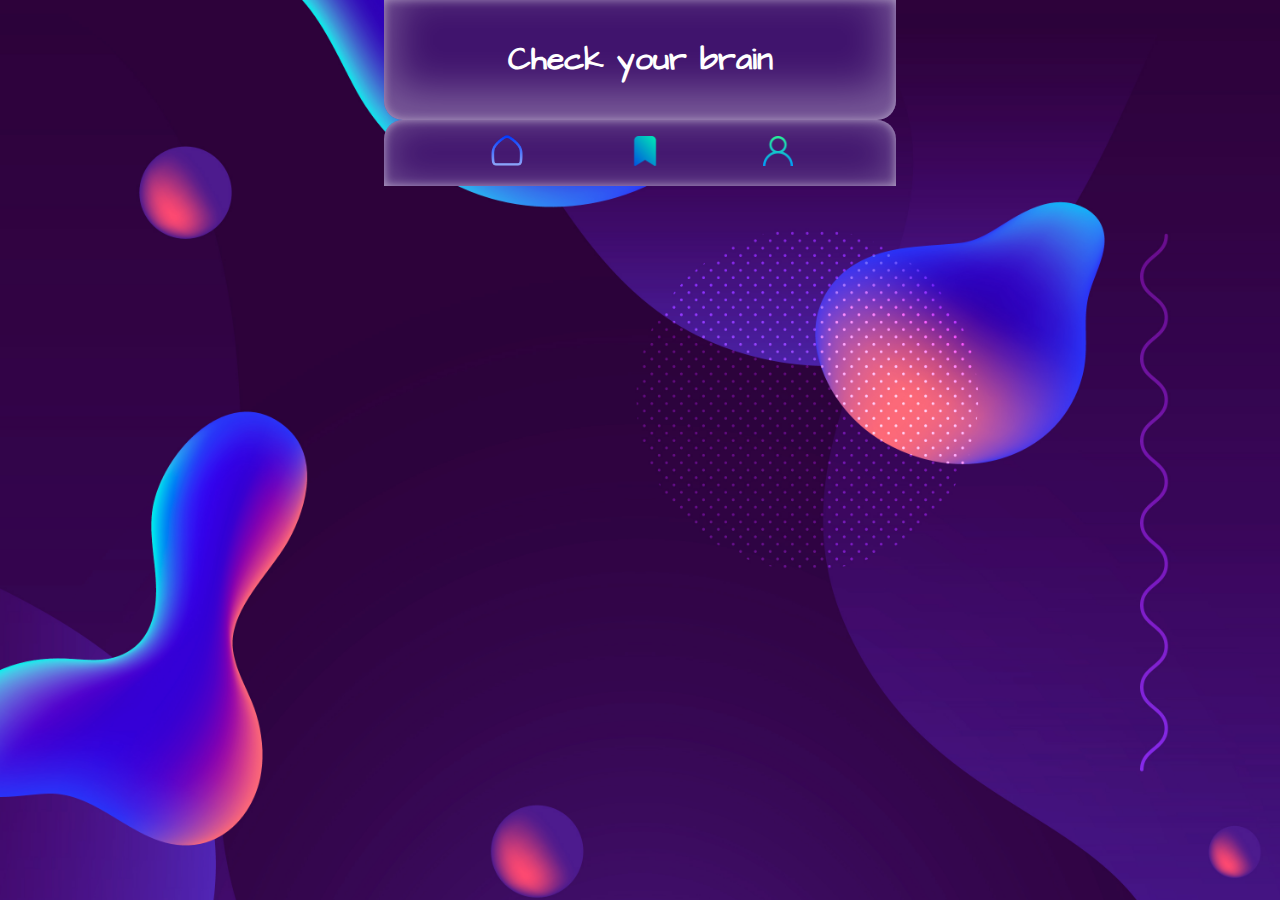
==== bookmarks_page.html @ c25bcbe1 "add new html" ====
<!DOCTYPE html>
<html lang="en">
  <head>
    <meta charset="UTF-8" />
    <meta name="viewport" content="width=device-width, initial-scale=1.0" />
    <link rel="stylesheet" href="styles.css" />
    <link
      href="https://fonts.googleapis.com/css2?family=Architects+Daughter&family=Permanent+Marker&display=swap"
      rel="stylesheet"
    />
    <title>Document</title>
  </head>
  <body>
    <header>
      <h1>Check your brain</h1>
    </header>
    <main></main>
    <footer>
      <nav>
        <a href=""
          ><img class="home-icon" src="images/zuhause.png" alt="home icon"
        /></a>
        <a href="bookmarks_page.html"
          ><img
            class="bookmark-icon"
            src="images/lesezeichen.png"
            alt="home icon"
        /></a>
        <a
          ><img class="profil-icon" src="images/nutzer.png" alt="home icon"
        /></a>
      </nav>
    </footer>
  </body>
</html>
---- styles.css ----
:root {
  --primary-color: #40146d;
}

header {
  position: sticky;
  top: 0;
  background-color: var(--primary-color);
  width: 100%;
  display: flex;
  justify-content: center;
  margin: 0;
  border-radius: 0 0 19px 19px;
  box-shadow: rgba(255, 255, 255, 0.9) 0px 0px 0px 0px inset,
    rgba(255, 255, 255, 0.439) 0px -0px 10px 0px inset,
    rgba(255, 255, 255, 0.303) 0px -20px 40px 10px inset;
  z-index: 9;
}

header h1 {
  color: white;
  padding: 1rem 0;
  /* font-family: "Permanent Marker", cursive; */
  font-family: "Architects Daughter", cursive;
}

body {
  background-image: url("images/4664119_461.jpg");
  background-size: cover;
  background-repeat: repeat;
  /* padding: 0 2rem; */
  margin: 0;
  /* only for example */
  padding: 0 30%;
}

.question-card {
  background-color: var(--primary-color);
  border-radius: 19px;
  display: flex;
  justify-content: center;
  flex-direction: column;
  position: relative;
  height: auto;
  margin: 5rem 0;
  gap: 1.5rem;
  padding: 2rem 2rem 1rem 2rem;
  box-shadow: rgba(255, 255, 255, 0.9) 0px -1px 5px 0px inset,
    rgba(255, 255, 255, 0.439) 0px -5px 15px 0px inset;
}

.question {
  text-align: center;
  color: white;
  padding-bottom: 1rem;
  font-size: 1.5rem;
}

.bookmark {
  width: 40px;
  position: absolute;
  top: -10px;
  right: 50px;
}

.answer-button {
  background-color: #3c1563;
  color: white;
  border-radius: 25px;
  width: 150px;
  border: 2px solid white;
  align-self: center;
  padding: 0.5rem;
}

.answer-button:hover {
  background-color: var(--primary-color);
  color: white;
}

.choices button {
  border-radius: 7px;
  border: 2px solid white;
  background-color: white;
  color: var(--primary-color);
}

footer {
  background-color: var(--primary-color);
  position: sticky;
  bottom: 0;
  height: 66px;
  display: flex;
  justify-content: center;
  align-items: center;
  margin: 0;
  border-radius: 19px 19px 0 0;
  box-shadow: rgba(255, 255, 255, 0.5) 0px 0px 10px 0px inset,
    rgba(255, 255, 255, 0.439) 0px 0px 0px 0px inset,
    rgba(255, 255, 255, 0.303) 0px 0px 40px 0px inset;
}

nav {
  display: flex;
  width: 100%;
  justify-content: space-evenly;
  align-items: center;
}

footer a {
  color: white;
  padding: 0.2rem 0;
}

.home-icon {
  height: 40px;
}

.bookmark-icon {
  height: 30px;
}

.profil-icon {
  height: 30px;
}
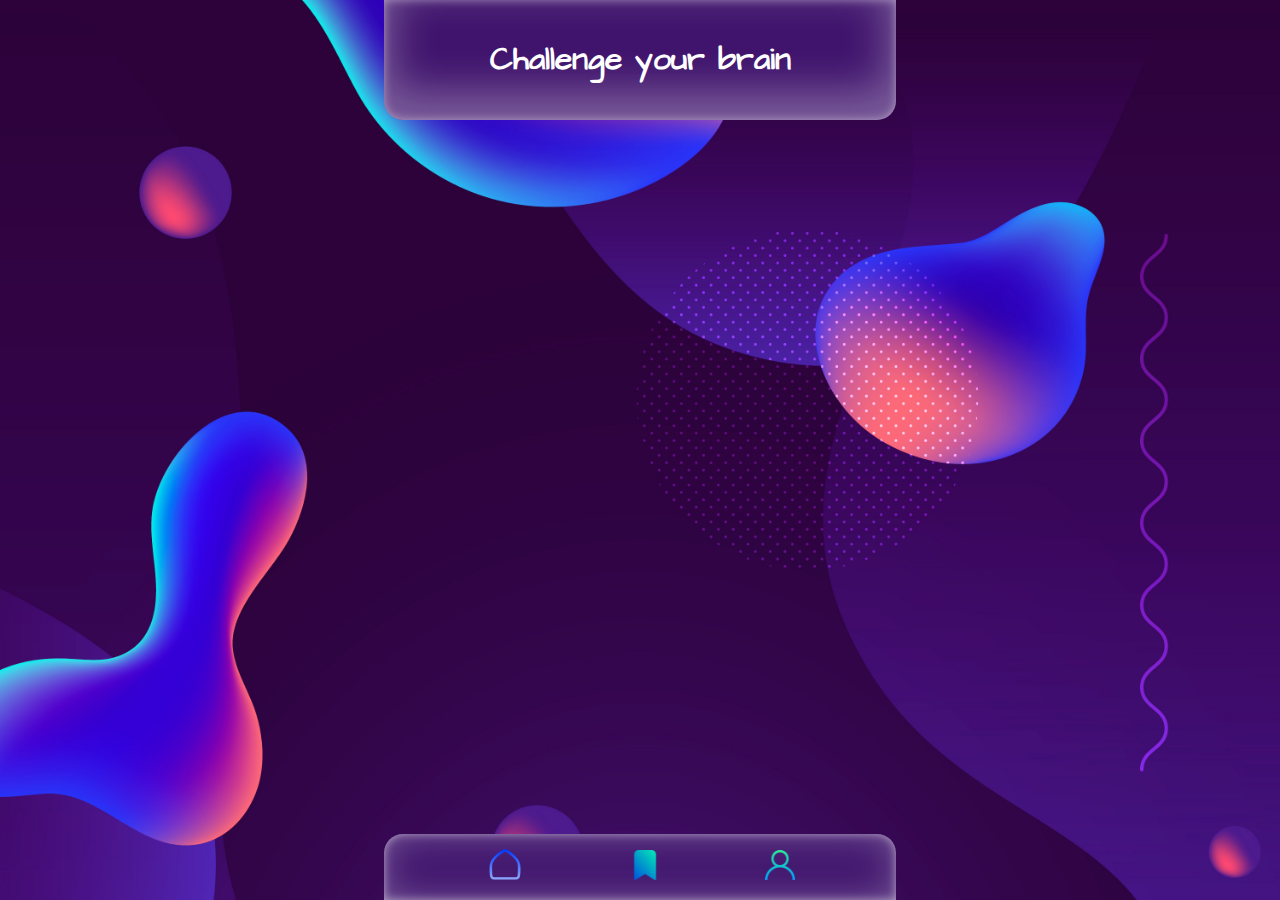
==== commit 481ce87d: "changes" ====
--- a/bookmarks_page.html
+++ b/bookmarks_page.html
@@ -4,6 +4,7 @@
     <meta charset="UTF-8" />
     <meta name="viewport" content="width=device-width, initial-scale=1.0" />
     <link rel="stylesheet" href="styles.css" />
+    <link rel="stylesheet" href="bookmarks_page.css" />
     <link
       href="https://fonts.googleapis.com/css2?family=Architects+Daughter&family=Permanent+Marker&display=swap"
       rel="stylesheet"
@@ -12,12 +13,12 @@
   </head>
   <body>
     <header>
-      <h1>Check your brain</h1>
+      <h1>Challenge your brain</h1>
     </header>
     <main></main>
     <footer>
       <nav>
-        <a href=""
+        <a href="index.html"
           ><img class="home-icon" src="images/zuhause.png" alt="home icon"
         /></a>
         <a href="bookmarks_page.html"
--- a/styles.css
+++ b/styles.css
@@ -118,8 +118,15 @@
 
 .bookmark-icon {
   height: 30px;
+  padding: 0.2rem;
 }
 
 .profil-icon {
   height: 30px;
 }
+
+a:focus {
+  background-color: rgba(255, 255, 255, 0.817);
+  border-radius: 5px;
+  box-shadow: white 0px 0px 10px 0px;
+}
--- a/bookmarks_page.css
+++ b/bookmarks_page.css
@@ -0,0 +1,10 @@
+footer {
+  position: fixed;
+  width: 40%;
+}
+
+/* a:focus {
+  background-color: rgba(255, 255, 255, 0.817);
+  border-radius: 5px;
+  box-shadow: inset var(--primary-color) 10px 10px 10px 10px;
+} */
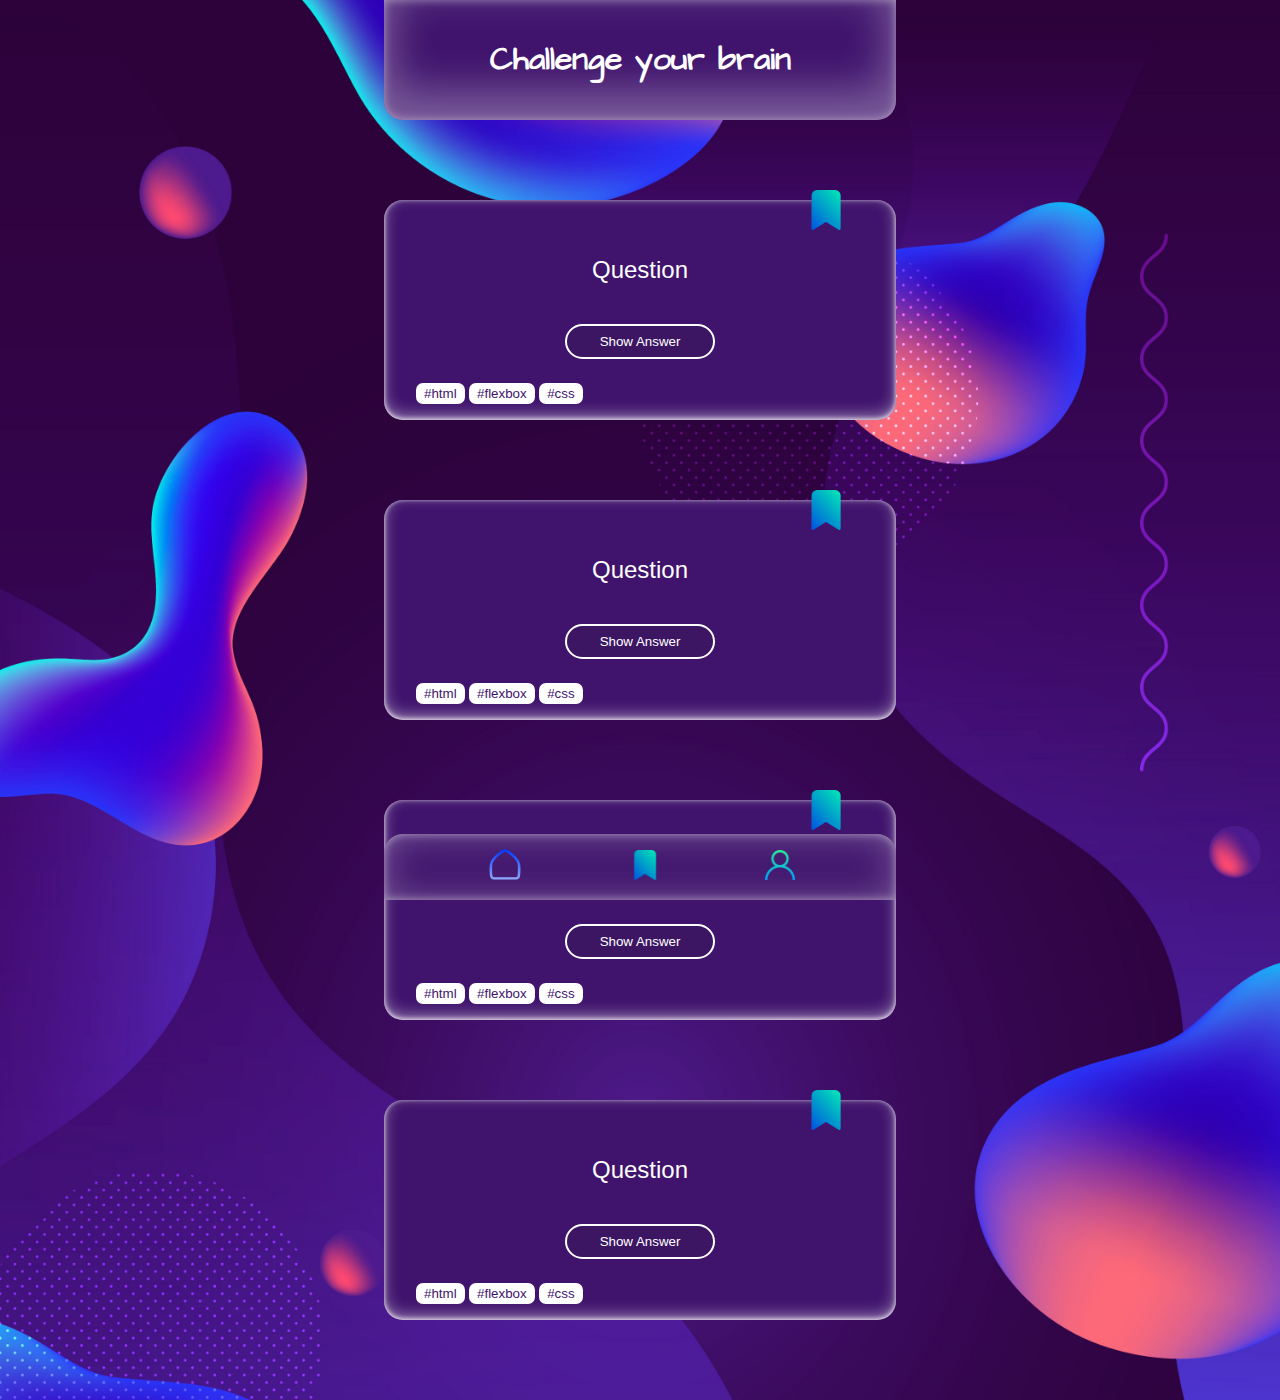
==== commit ef332753: "add changes" ====
--- a/bookmarks_page.html
+++ b/bookmarks_page.html
@@ -15,7 +15,64 @@
     <header>
       <h1>Challenge your brain</h1>
     </header>
-    <main></main>
+    <main>
+        <section id="ActiveCard1" class="question-card">
+            <div ><image id="Bookmark" onclick="changeBookmarks()" class="bookmark" src="images/lesezeichen.png" alt="bookmark inactive"></div>
+            <div class="question">
+              Question
+            </div>
+            <button class="answer-button">
+              Show Answer
+            </button>
+            <div class="choices">
+              <button>#html</button>
+              <button>#flexbox</button>
+              <button>#css</button>
+            </div>
+          </section>
+          <section class="question-card">
+            <div><image class="bookmark" src="images/lesezeichen.png" alt=""></div>
+            <div class="question">
+              Question
+            </div>
+            <button class="answer-button">
+              Show Answer
+            </button>
+            <div class="choices">
+              <button>#html</button>
+              <button>#flexbox</button>
+              <button>#css</button>
+            </div>
+          </section>
+          <section class="question-card">
+            <div><image class="bookmark" src="images/lesezeichen.png" alt=""></div>
+            <div class="question">
+              Question
+            </div>
+            <button class="answer-button">
+              Show Answer
+            </button>
+            <div class="choices">
+              <button>#html</button>
+              <button>#flexbox</button>
+              <button>#css</button>
+            </div>
+          </section>
+          <section class="question-card">
+            <div><image class="bookmark" src="images/lesezeichen.png" alt=""></div>
+            <div class="question">
+              Question
+            </div>
+            <button class="answer-button">
+              Show Answer
+            </button>
+            <div class="choices">
+              <button>#html</button>
+              <button>#flexbox</button>
+              <button>#css</button>
+            </div>
+          </section>
+    </main>
     <footer>
       <nav>
         <a href="index.html"
--- a/styles.css
+++ b/styles.css
@@ -32,6 +32,7 @@
   margin: 0;
   /* only for example */
   padding: 0 30%;
+  font-family: Arial, Helvetica, sans-serif;
 }
 
 .question-card {
@@ -74,7 +75,7 @@
 }
 
 .answer-button:hover {
-  background-color: var(--primary-color);
+  background-color: rgba(255, 255, 255, 0.303);
   color: white;
 }
 
@@ -130,3 +131,13 @@
   border-radius: 5px;
   box-shadow: white 0px 0px 10px 0px;
 }
+
+.answer {
+  color: white;
+  font-family: "Architects Daughter", cursive;
+  align-self: center;
+}
+
+.hide {
+  display: none;
+}
--- a/bookmarks_page.css
+++ b/bookmarks_page.css
@@ -2,6 +2,10 @@
   position: fixed;
   width: 40%;
 }
+
+/* .hide {
+  display: none;
+} */
 
 /* a:focus {
   background-color: rgba(255, 255, 255, 0.817);
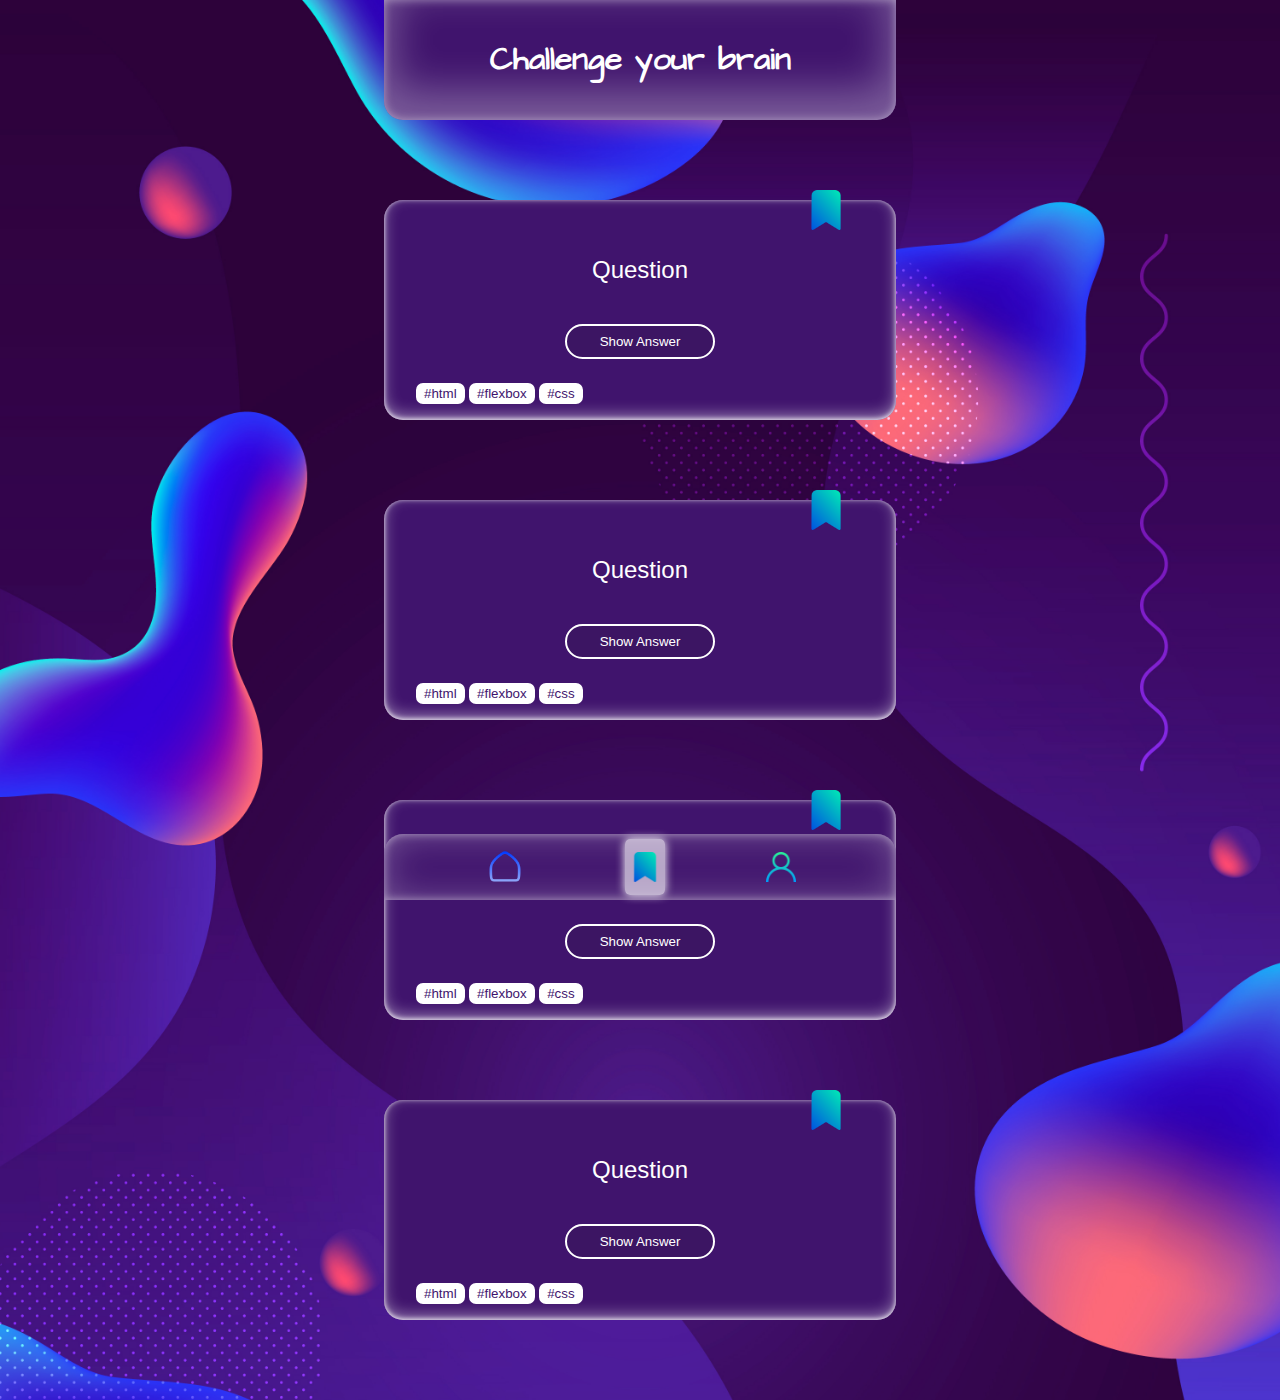
==== commit e29a38a6: "add profilpage details" ====
--- a/bookmarks_page.html
+++ b/bookmarks_page.html
@@ -78,13 +78,13 @@
         <a href="index.html"
           ><img class="home-icon" src="images/zuhause.png" alt="home icon"
         /></a>
-        <a href="bookmarks_page.html"
+        <a class="current-page" href="bookmarks_page.html"
           ><img
             class="bookmark-icon"
             src="images/lesezeichen.png"
             alt="home icon"
         /></a>
-        <a
+        <a href="profil_page.html"
           ><img class="profil-icon" src="images/nutzer.png" alt="home icon"
         /></a>
       </nav>
--- a/styles.css
+++ b/styles.css
@@ -1,3 +1,4 @@
+@import "profil_page.css";
 :root {
   --primary-color: #40146d;
 }
@@ -88,7 +89,8 @@
 
 footer {
   background-color: var(--primary-color);
-  position: sticky;
+  position: fixed;
+  width: 40vw;
   bottom: 0;
   height: 66px;
   display: flex;
@@ -126,18 +128,126 @@
   height: 30px;
 }
 
+.answer {
+  color: white;
+  font-family: "Architects Daughter", cursive;
+  align-self: center;
+}
+
+.hide {
+  display: none;
+}
+
 a:focus {
-  background-color: rgba(255, 255, 255, 0.817);
+  background-color: rgba(255, 255, 255, 0.617);
   border-radius: 5px;
   box-shadow: white 0px 0px 10px 0px;
-}
-
-.answer {
-  color: white;
+  height: 50px;
+  width: 40px;
+}
+
+nav a {
+  display: flex;
+  justify-content: center;
+  align-items: center;
+}
+
+nav a:hover {
+  cursor: pointer;
+}
+
+.current-page {
+  background-color: rgba(255, 255, 255, 0.617);
+  border-radius: 5px;
+  box-shadow: white 0px 0px 10px 0px;
+  height: 50px;
+  width: 40px;
+}
+
+.profil-content h2 {
   font-family: "Architects Daughter", cursive;
-  align-self: center;
-}
-
-.hide {
+}
+
+.switch-toggler {
+  display: flex;
+  justify-content: space-between;
+  align-items: center;
+  padding-bottom: 2rem;
+}
+
+.switch {
+  position: relative;
+  display: inline-block;
+  width: 60px;
+  height: 34px;
+}
+
+.slider.round {
+  border-radius: 34px;
+}
+
+.slider.round:before {
+  border-radius: 50%;
+}
+
+.slider {
+  position: absolute;
+  cursor: pointer;
+  top: 0;
+  left: 0;
+  right: 0;
+  bottom: 0;
+  background-color: rgba(255, 255, 255, 0.303);
+  -webkit-transition: 0.4s;
+  transition: 0.4s;
+}
+
+.slider:before {
+  position: absolute;
+  content: "";
+  height: 26px;
+  width: 26px;
+  left: 4px;
+  bottom: 4px;
+  background-color: white;
+  -webkit-transition: 0.4s;
+  transition: 0.4s;
+}
+
+input:checked + .slider {
+  background-color: var(--primary-color);
+  border: 1px solid white;
+}
+
+input:focus + .slider {
+  border: 1px solid white;
+}
+
+input:checked + .slider:before {
+  -webkit-transform: translateX(26px);
+  -ms-transform: translateX(26px);
+  transform: translateX(26px);
+}
+
+.name {
+  padding-right: 1rem;
+}
+
+.name input {
+  background-color: rgba(255, 255, 255, 0.303);
+  border: none;
+  border-radius: 10px;
+  text-align: center;
+}
+
+.name input:hover {
+  cursor: pointer;
+}
+
+input::placeholder {
+  color: white;
+}
+
+input[type="checkbox"] {
   display: none;
 }
--- a/bookmarks_page.css
+++ b/bookmarks_page.css
@@ -1,8 +1,3 @@
-footer {
-  position: fixed;
-  width: 40%;
-}
-
 /* .hide {
   display: none;
 } */
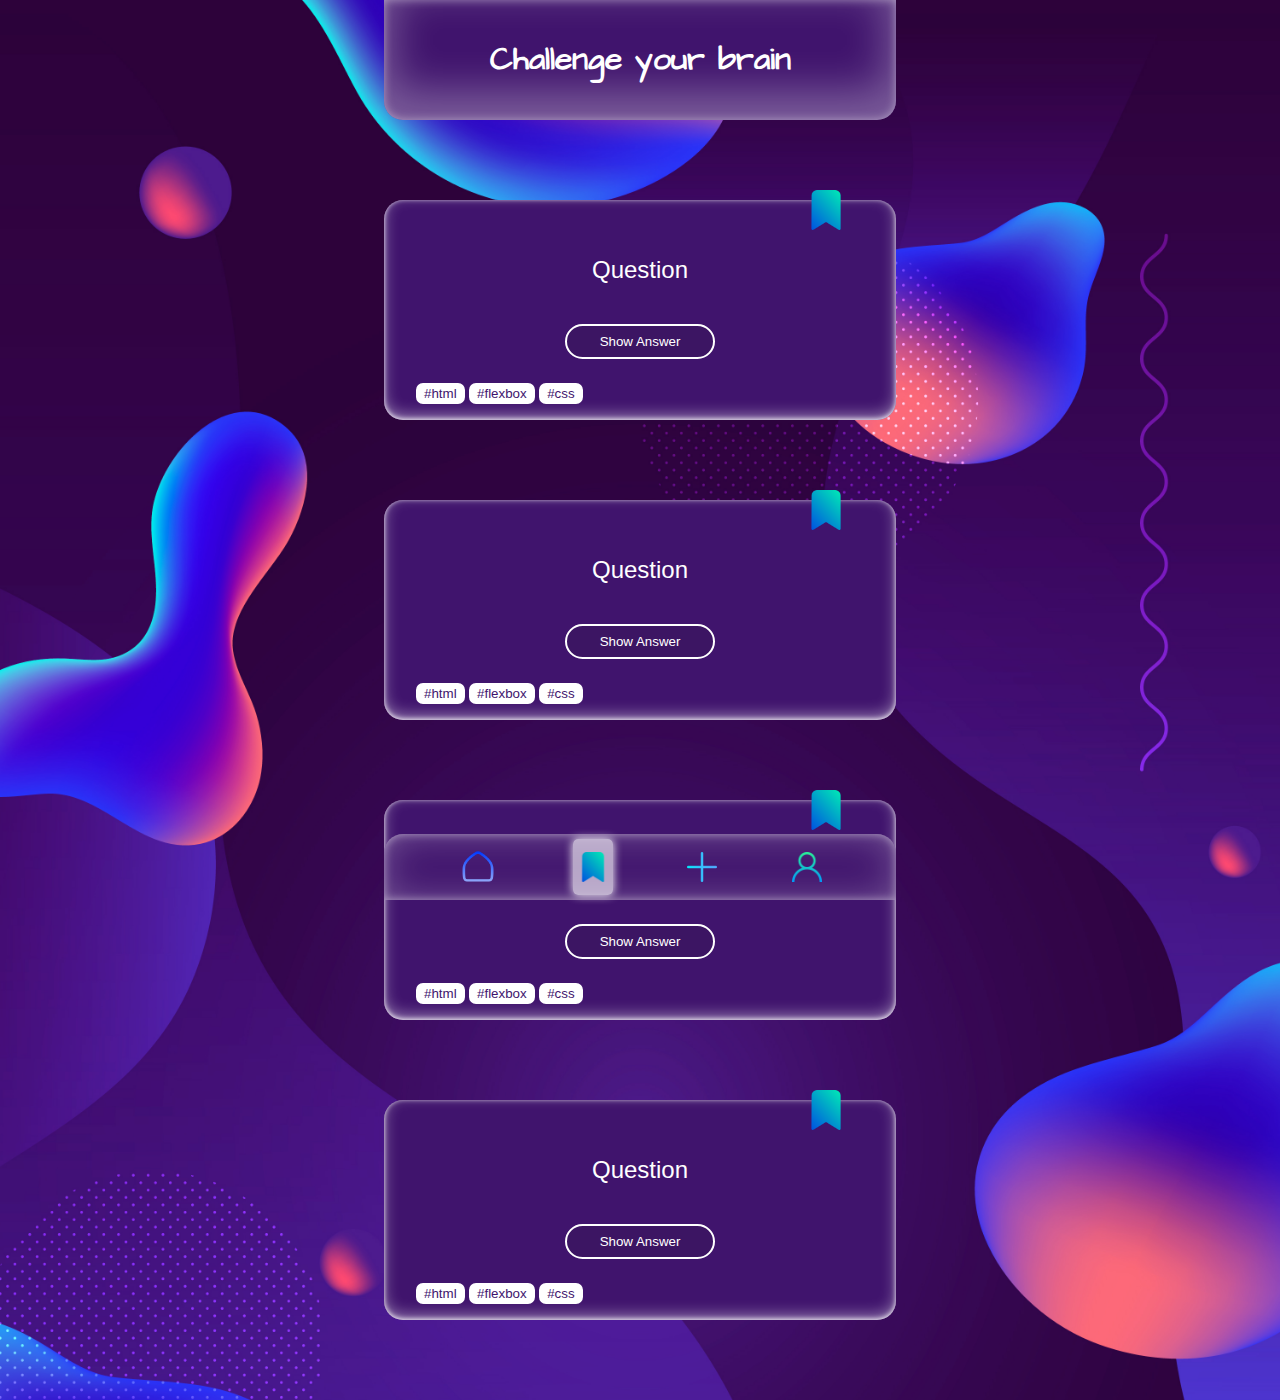
==== commit 5a51060e: "changes" ====
--- a/bookmarks_page.html
+++ b/bookmarks_page.html
@@ -84,6 +84,7 @@
             src="images/lesezeichen.png"
             alt="home icon"
         /></a>
+        <a href="form.html"><img class="plus-icon" src="images/plus.png" alt="plus Icons"/></a>
         <a href="profil_page.html"
           ><img class="profil-icon" src="images/nutzer.png" alt="home icon"
         /></a>
--- a/styles.css
+++ b/styles.css
@@ -1,4 +1,5 @@
 @import "profil_page.css";
+@import "./css/form_page.css";
 :root {
   --primary-color: #40146d;
 }
@@ -125,6 +126,10 @@
 }
 
 .profil-icon {
+  height: 30px;
+}
+
+.plus-icon {
   height: 30px;
 }
 
@@ -238,6 +243,7 @@
   border: none;
   border-radius: 10px;
   text-align: center;
+  color: white;
 }
 
 .name input:hover {
@@ -251,3 +257,21 @@
 input[type="checkbox"] {
   display: none;
 }
+
+.counter {
+  border: 1px solid white;
+  border-radius: 10px;
+  padding: 0.5rem 0.8rem;
+  width: 10%;
+  height: 20px;
+  display: flex;
+  justify-content: center;
+  align-items: center;
+  gap: 1rem;
+  font-size: 1rem;
+}
+
+.counter img {
+  width: auto;
+  height: 100%;
+}
